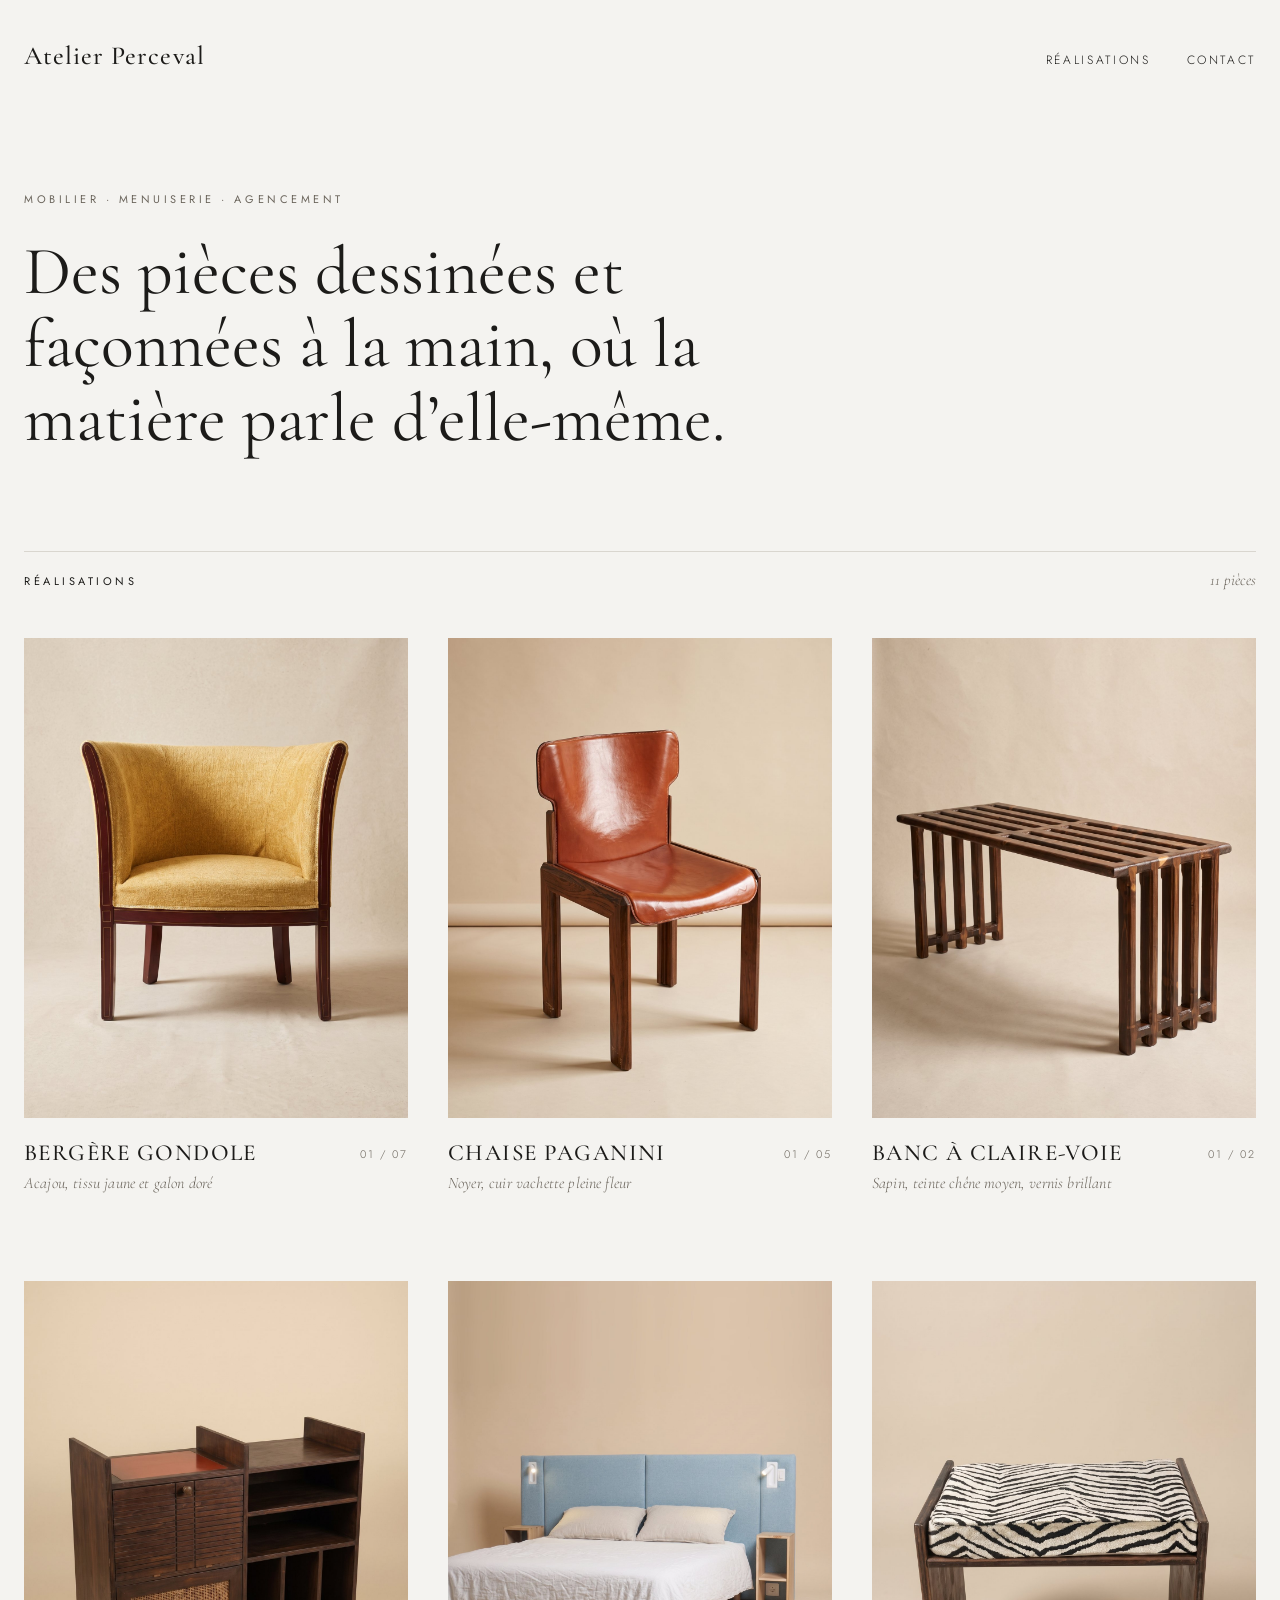
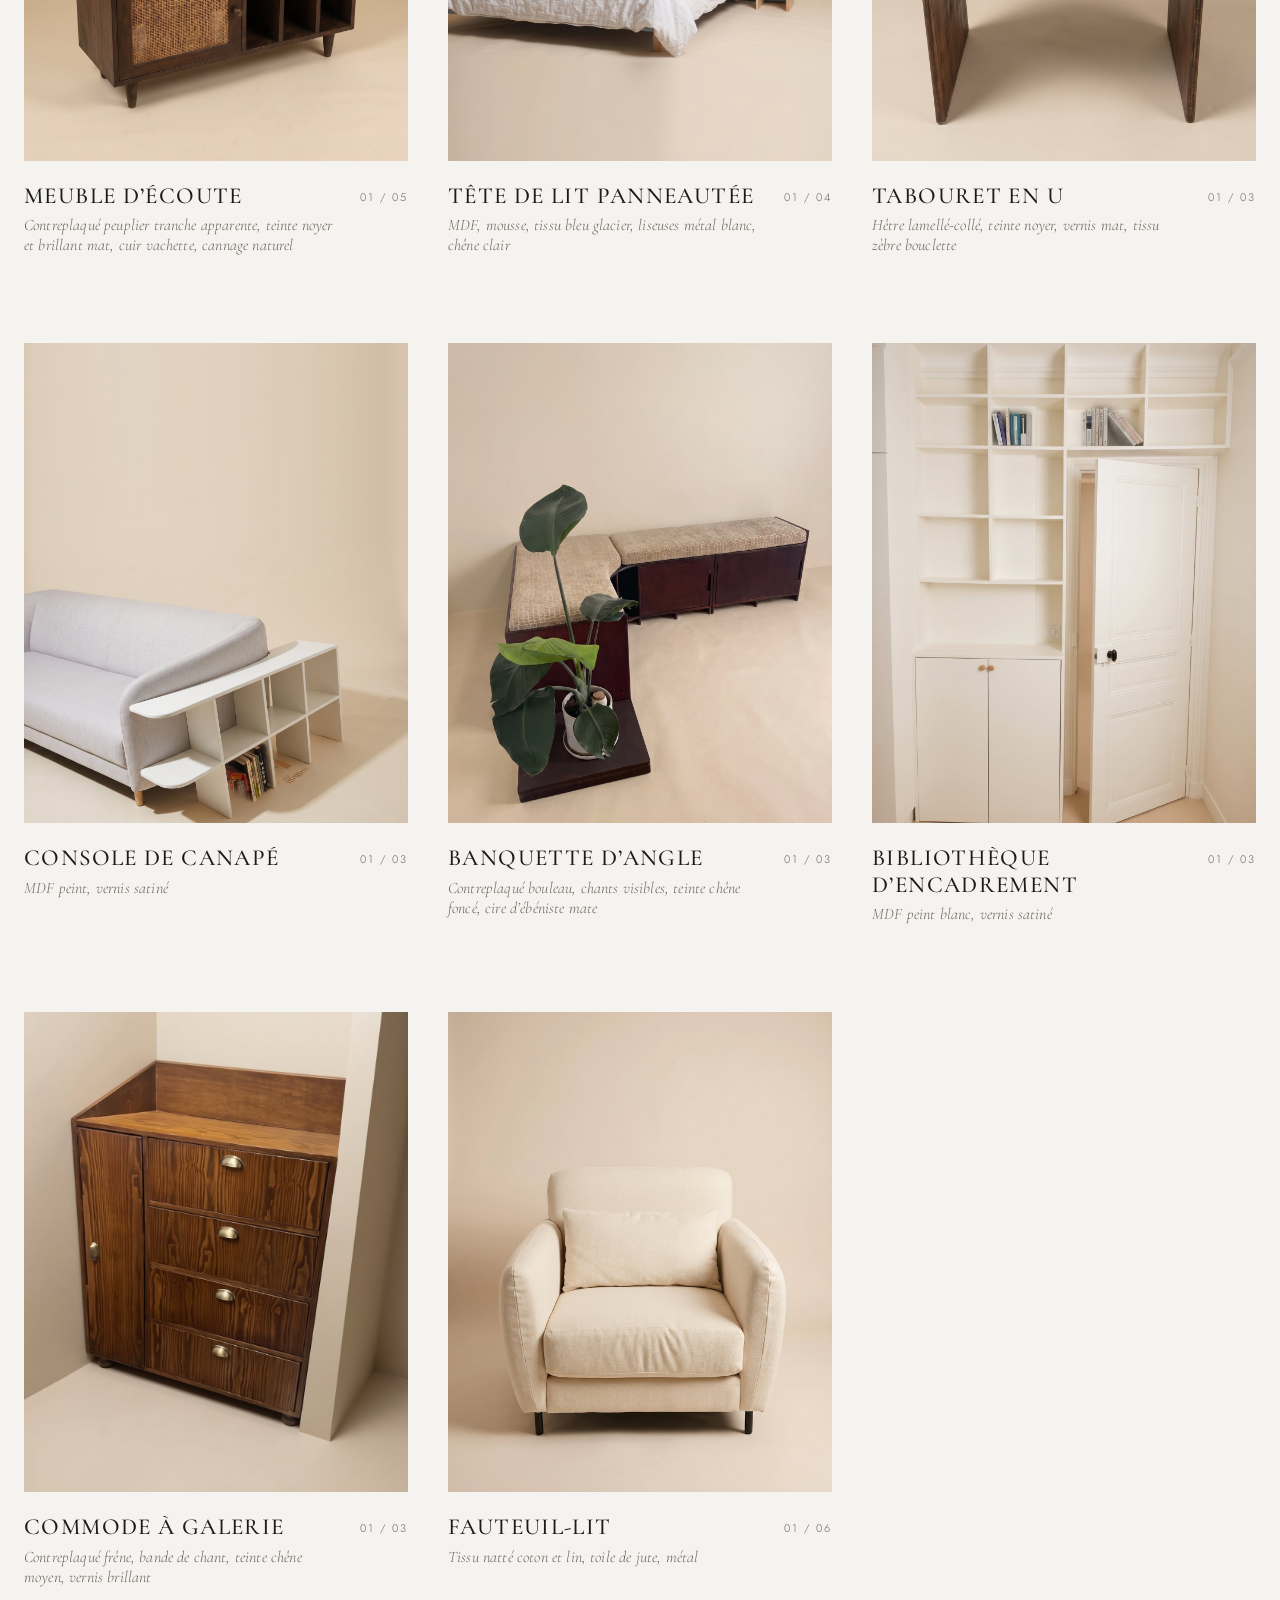
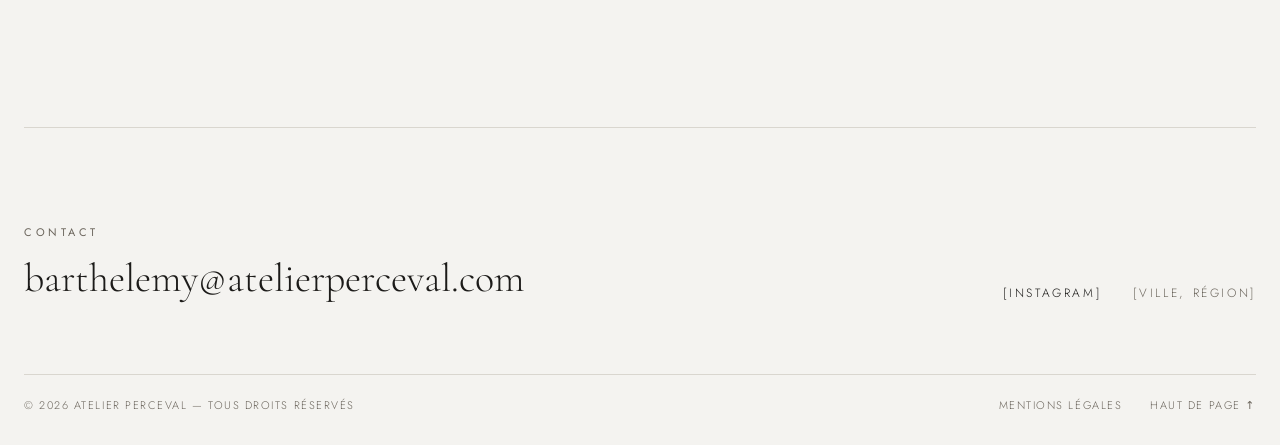
==== index.html @ a1bbe9c5 "Site vitrine Atelier Perceval : 11 réalisations, mentions légales Co-Authored-By: Claude Opus 5.5 <n" ====
<!doctype html>
<html lang="fr">
<head>
  <meta charset="utf-8">
  <meta name="viewport" content="width=device-width, initial-scale=1">
  <title>Atelier Perceval — Mobilier & menuiserie</title>
  <meta name="description" content="Atelier Perceval — mobilier, menuiserie et agencement réalisés à la main.">
  <!-- Aperçu lors d'un partage (WhatsApp, Instagram, LinkedIn…) -->
  <meta property="og:type" content="website">
  <meta property="og:title" content="Atelier Perceval — Mobilier & menuiserie">
  <meta property="og:description" content="Mobilier, menuiserie et agencement réalisés à la main.">
  <meta property="og:image" content="images/fauteuil-club-art-deco-1.jpg">
  <meta name="theme-color" content="#F4F3F0">
  <link rel="icon" href="data:image/svg+xml,%3Csvg xmlns='http://www.w3.org/2000/svg' viewBox='0 0 32 32'%3E%3Crect width='32' height='32' fill='%23F4F3F0'/%3E%3Crect x='9' y='9' width='14' height='14' fill='none' stroke='%231C1B19' stroke-width='1.5'/%3E%3C/svg%3E">
  <link rel="preconnect" href="https://fonts.googleapis.com">
  <link rel="preconnect" href="https://fonts.gstatic.com" crossorigin>
  <link rel="stylesheet" href="https://fonts.googleapis.com/css2?family=Cormorant+Garamond:ital,wght@0,400;0,500;1,400&family=Jost:wght@300;400&display=swap">
  <link rel="stylesheet" href="style.css">
</head>
<body>

  <header class="header wrap">
    <a href="#top" class="logo">Atelier Perceval</a>
    <nav class="nav" aria-label="Navigation principale">
      <a href="#realisations">Réalisations</a>
      <a href="#contact">Contact</a>
    </nav>
  </header>

  <section id="top" class="intro wrap">
    <p class="eyebrow">Mobilier · Menuiserie · Agencement</p>
    <h1>Des pièces dessinées et façonnées à la main, où la matière parle d’elle‑même.</h1>
  </section>

  <main id="realisations" class="wrap works">
    <div class="section-head">
      <h2 class="eyebrow">Réalisations</h2>
      <span class="count" id="count"></span>
    </div>
    <!-- La grille est remplie automatiquement à partir de la liste dans main.js -->
    <div class="grid" id="grid"></div>
  </main>

  <footer id="contact" class="wrap site-footer">
    <div class="footer">
      <div class="footer-contact">
        <span class="eyebrow muted">Contact</span>
        <a href="mailto:barthelemy@atelierperceval.com" class="mail">barthelemy@atelierperceval.com</a>
      </div>
      <div class="footer-meta">
        <a href="#">[Instagram]</a>
        <span class="muted">[Ville, Région]</span>
      </div>
    </div>
    <div class="legal">
      <span>© <span id="annee">2026</span> Atelier Perceval — Tous droits réservés</span>
      <nav class="legal-links" aria-label="Informations légales">
        <a href="mentions-legales.html">Mentions légales</a>
        <a href="#top">Haut de page ↑</a>
      </nav>
    </div>
  </footer>

  <script src="main.js"></script>
</body>
</html>
---- style.css ----
/* Palette volontairement neutre : les matières des photos font la couleur. */
:root {
  --fond: #F4F3F0;
  --fond-2: #ECEAE5;
  --encre: #1C1B19;
  --taupe: #6B655C;
  --trait: #D9D6CF;
  --serif: 'Cormorant Garamond', Georgia, serif;
  --sans: 'Jost', system-ui, sans-serif;
  --gouttiere: 40px;
}

* { box-sizing: border-box; }
html { scroll-behavior: smooth; }
body {
  margin: 0;
  background: var(--fond);
  color: var(--encre);
  font-family: var(--sans);
  font-weight: 300;
  -webkit-font-smoothing: antialiased;
}
a { color: var(--encre); text-decoration: none; transition: color .2s; }
a:hover { color: var(--taupe); }
img { display: block; max-width: 100%; }

.wrap { max-width: 1360px; margin: 0 auto; padding-left: 24px; padding-right: 24px; }
.eyebrow { margin: 0; font-size: 11px; font-weight: 400; letter-spacing: .32em; text-transform: uppercase; }
.muted { color: var(--taupe); }

/* En-tête */
.header { display: flex; justify-content: space-between; align-items: baseline; gap: 32px; padding-top: 40px; }
.logo { font-family: var(--serif); font-size: 26px; font-weight: 500; letter-spacing: .04em; }
.nav { display: flex; gap: 36px; flex-wrap: wrap; font-size: 12px; letter-spacing: .22em; text-transform: uppercase; }

/* Intro */
.intro { padding-top: 120px; padding-bottom: 96px; }
.intro .eyebrow { color: var(--taupe); margin-bottom: 28px; }
.intro h1 {
  margin: 0; max-width: 820px;
  font-family: var(--serif); font-weight: 400;
  font-size: clamp(38px, 5.4vw, 68px); line-height: 1.08;
}

/* Grille des réalisations */
.works { padding-bottom: 140px; }
.section-head { display: flex; justify-content: space-between; align-items: baseline; border-top: 1px solid var(--trait); padding-top: 18px; margin-bottom: 48px; }
.count { font-family: var(--serif); font-style: italic; font-size: 16px; color: var(--taupe); }
.grid {
  display: grid;
  grid-template-columns: repeat(3, minmax(0, 1fr));
  column-gap: var(--gouttiere);
  row-gap: 88px;
}
@media (max-width: 1080px) { .grid { grid-template-columns: repeat(2, minmax(0, 1fr)); } }
@media (max-width: 700px) {
  .grid { grid-template-columns: 1fr; row-gap: 64px; }
  .header { flex-direction: column; gap: 20px; }
  .intro { padding-top: 72px; padding-bottom: 64px; }
}

.piece { display: flex; flex-direction: column; gap: 22px; }

/* Diaporama : défilement horizontal natif (glisser au doigt / trackpad), clic = photo suivante */
.slider { position: relative; aspect-ratio: 4 / 5; background: var(--fond-2); overflow: hidden; }
.track {
  display: flex; height: 100%;
  overflow-x: auto; overflow-y: hidden;
  scroll-snap-type: x mandatory; scroll-behavior: smooth;
  scrollbar-width: none; cursor: pointer;
}
.track::-webkit-scrollbar { display: none; }
.track img {
  flex: 0 0 100%; width: 100%; height: 100%;
  object-fit: cover; scroll-snap-align: start;
  user-select: none; -webkit-user-drag: none;
}
.arrow {
  position: absolute; top: 50%; transform: translateY(-50%);
  width: 44px; height: 44px; border: 0; border-radius: 50%;
  background: rgba(244, 243, 240, .85); color: var(--encre);
  display: flex; align-items: center; justify-content: center;
  cursor: pointer; opacity: 0; transition: opacity .35s, background .2s;
}
.arrow.prev { left: 12px; }
.arrow.next { right: 12px; }
.slider:hover .arrow, .arrow:focus-visible { opacity: 1; }
.arrow:hover { background: rgba(244, 243, 240, .97); }
@media (hover: none) { .arrow { display: none; } } /* sur mobile on glisse */

.caption { display: flex; justify-content: space-between; align-items: flex-start; gap: 16px; }
.caption-text { display: flex; flex-direction: column; gap: 6px; }
.title {
  margin: 0; font-family: var(--serif); font-weight: 500;
  font-size: 23px; line-height: 1.15; letter-spacing: .06em; text-transform: uppercase;
}
.materials { margin: 0; font-family: var(--serif); font-style: italic; font-size: 16px; color: var(--taupe); letter-spacing: .01em; }
.counter { font-size: 11px; letter-spacing: .18em; color: var(--taupe); white-space: nowrap; padding-top: 6px; }

/* Atelier */
.atelier { background: var(--fond-2); }
.atelier-inner { display: flex; flex-wrap: wrap; gap: 48px 96px; padding-top: 120px; padding-bottom: 120px; }
.atelier-inner .eyebrow { flex: 1 1 260px; }
.atelier-inner p { margin: 0; flex: 999 1 520px; max-width: 720px; font-family: var(--serif); font-size: 26px; line-height: 1.45; }

/* Pied de page */
.site-footer { padding-top: 0; }
.footer { border-top: 1px solid var(--trait); display: flex; flex-wrap: wrap; justify-content: space-between; align-items: flex-end; gap: 40px; padding-top: 96px; padding-bottom: 72px; }
.footer-contact { display: flex; flex-direction: column; gap: 14px; }
.mail { font-family: var(--serif); font-size: clamp(26px, 3.4vw, 40px); }
.footer-meta { display: flex; gap: 32px; flex-wrap: wrap; font-size: 12px; letter-spacing: .22em; text-transform: uppercase; }

/* Bas de page légal */
.legal {
  display: flex; flex-wrap: wrap; justify-content: space-between; gap: 12px 32px;
  border-top: 1px solid var(--trait);
  padding: 22px 0 32px;
  font-size: 11px; letter-spacing: .14em; text-transform: uppercase; color: var(--taupe);
}
.legal-links { display: flex; gap: 28px; flex-wrap: wrap; }
.legal a { color: var(--taupe); }
.legal a:hover { color: var(--encre); }

/* Page de texte (mentions légales) */
.page-texte { max-width: 720px; padding-top: 96px; padding-bottom: 120px; }
.page-texte h1 { margin: 0 0 56px; font-family: var(--serif); font-weight: 400; font-size: clamp(34px, 4.4vw, 52px); line-height: 1.1; }
.page-texte h2 { margin: 48px 0 14px; }
.page-texte p { margin: 0 0 10px; font-size: 16px; line-height: 1.7; }
.page-texte a { border-bottom: 1px solid var(--trait); }
@media (max-width: 420px) { .mail { font-size: 22px; } }
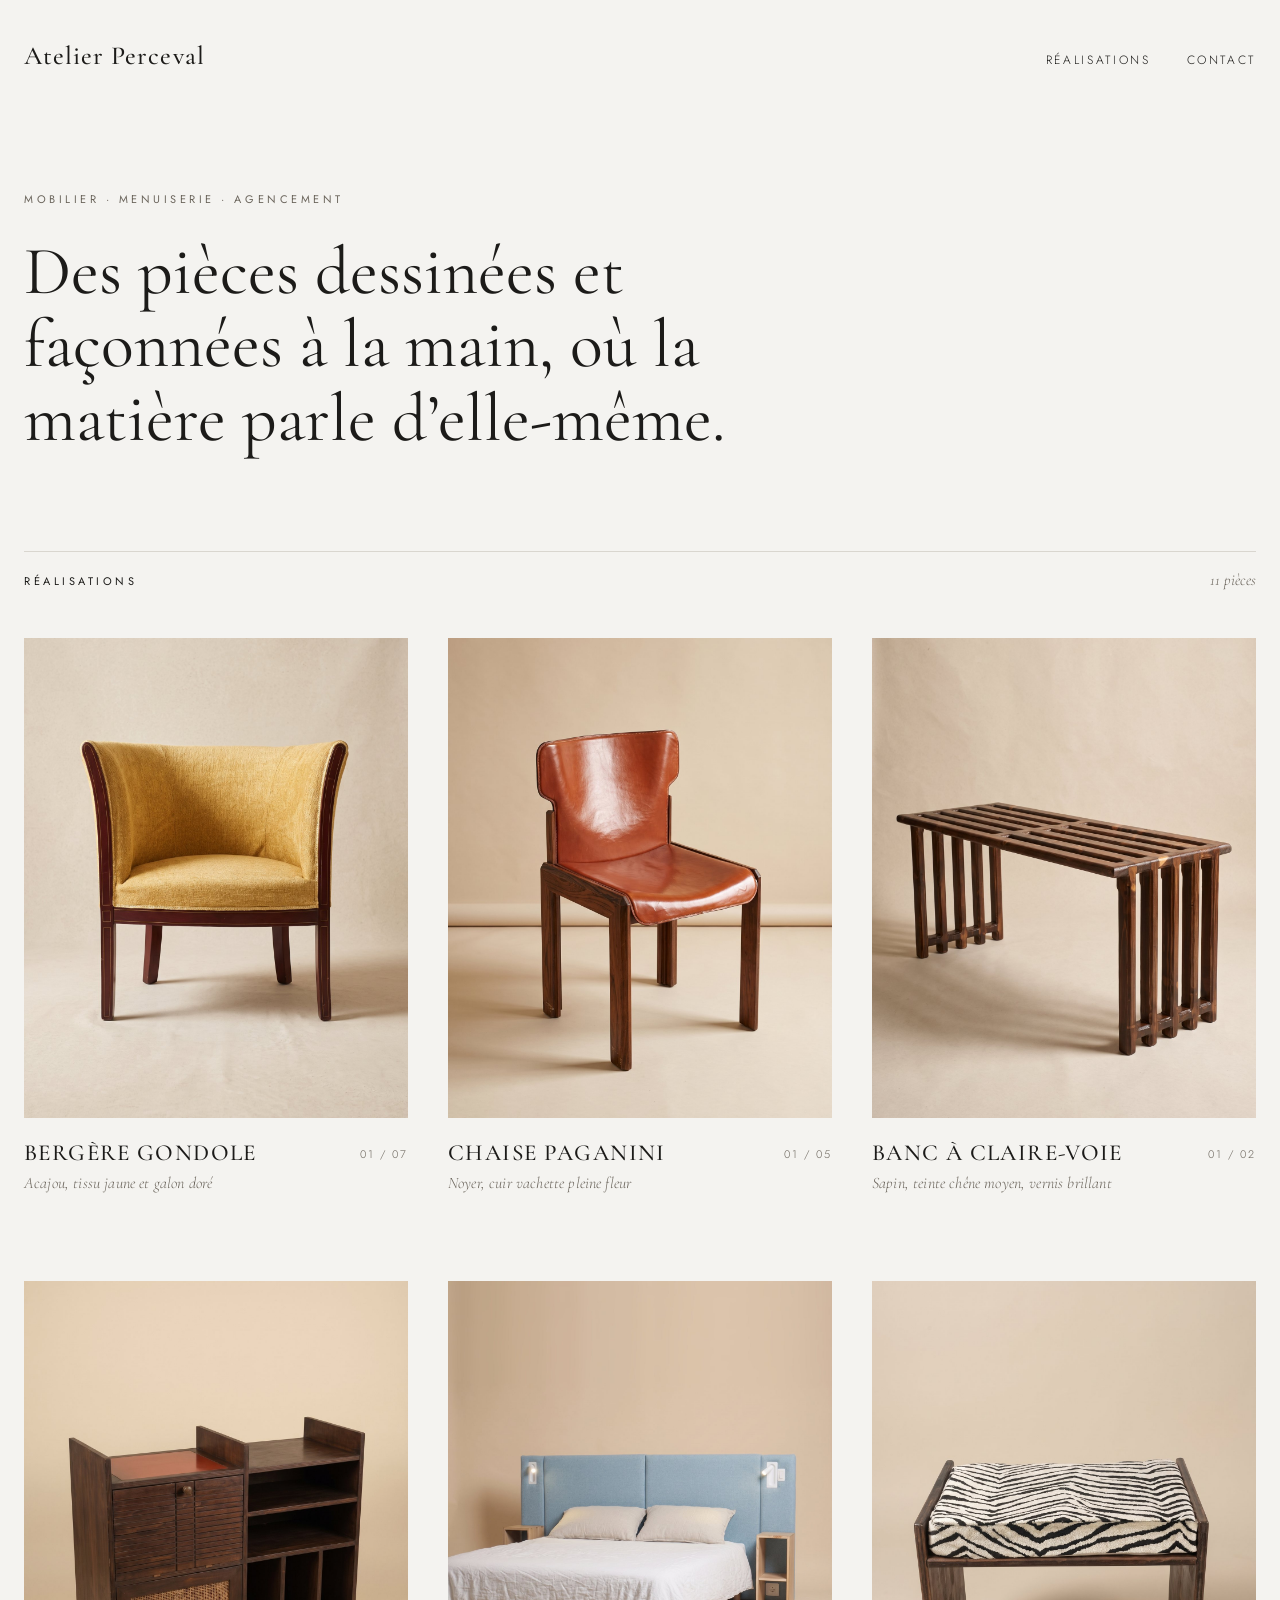
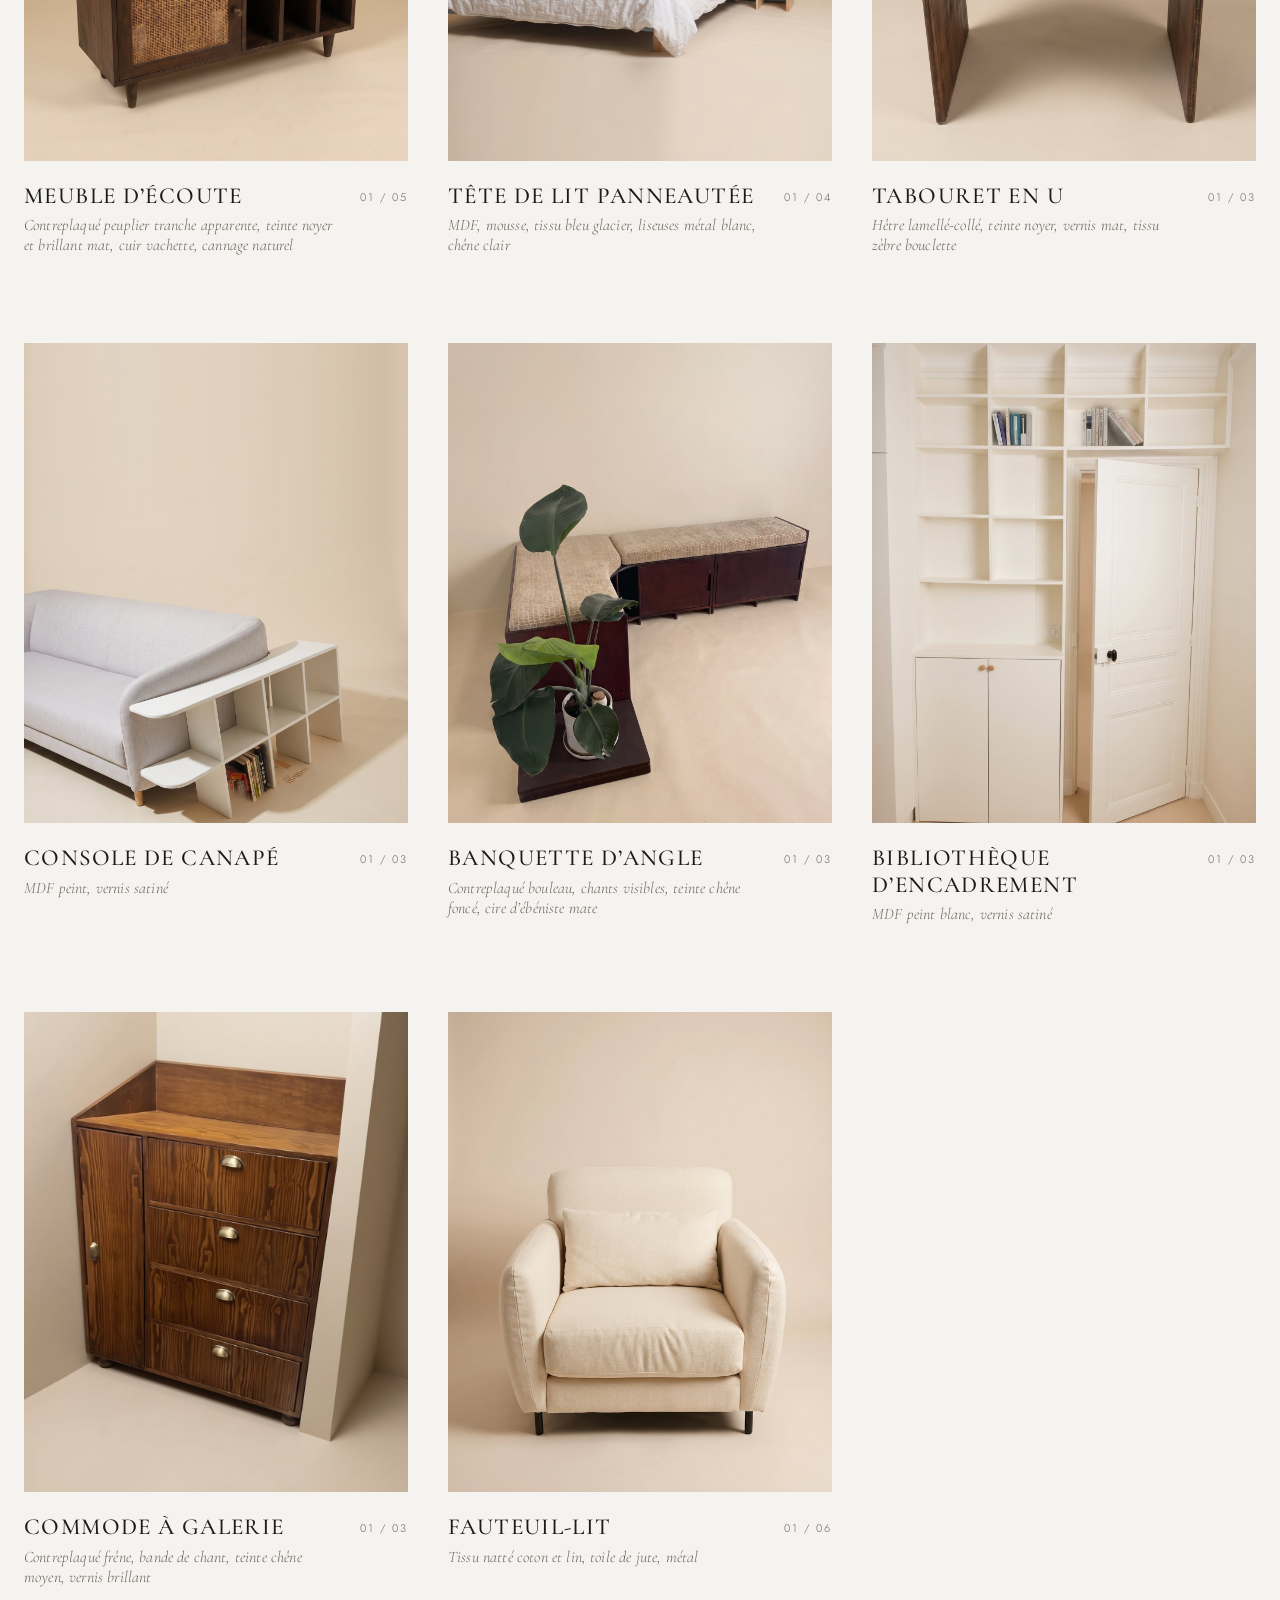
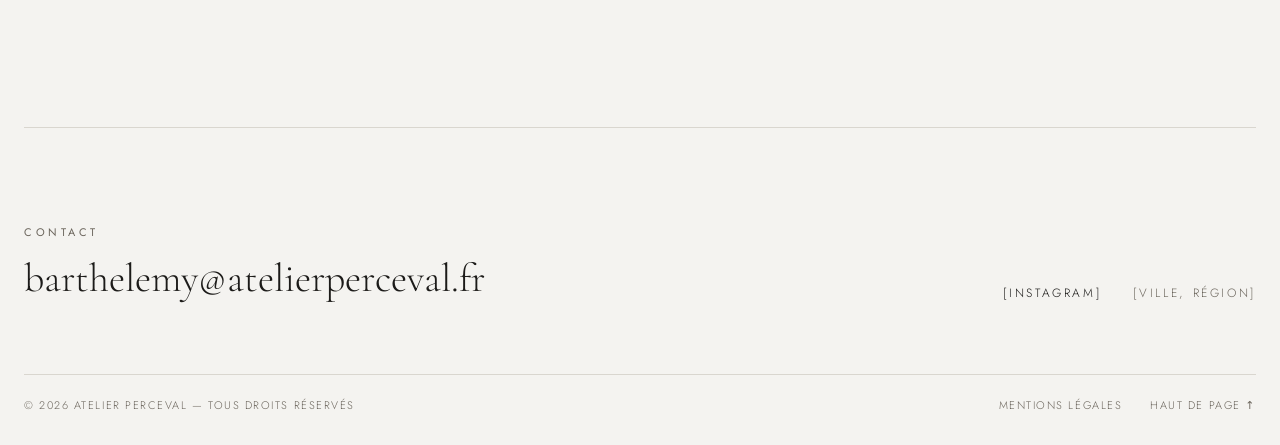
==== commit 83e05407: "Adresse de contact : barthelemy@atelierperceval.fr Co-Authored-By: Claude Opus 5.5 <noreply@anthropi" ====
--- a/index.html
+++ b/index.html
@@ -45,7 +45,7 @@
     <div class="footer">
       <div class="footer-contact">
         <span class="eyebrow muted">Contact</span>
-        <a href="mailto:barthelemy@atelierperceval.com" class="mail">barthelemy@atelierperceval.com</a>
+        <a href="mailto:barthelemy@atelierperceval.fr" class="mail">barthelemy@atelierperceval.fr</a>
       </div>
       <div class="footer-meta">
         <a href="#">[Instagram]</a>
